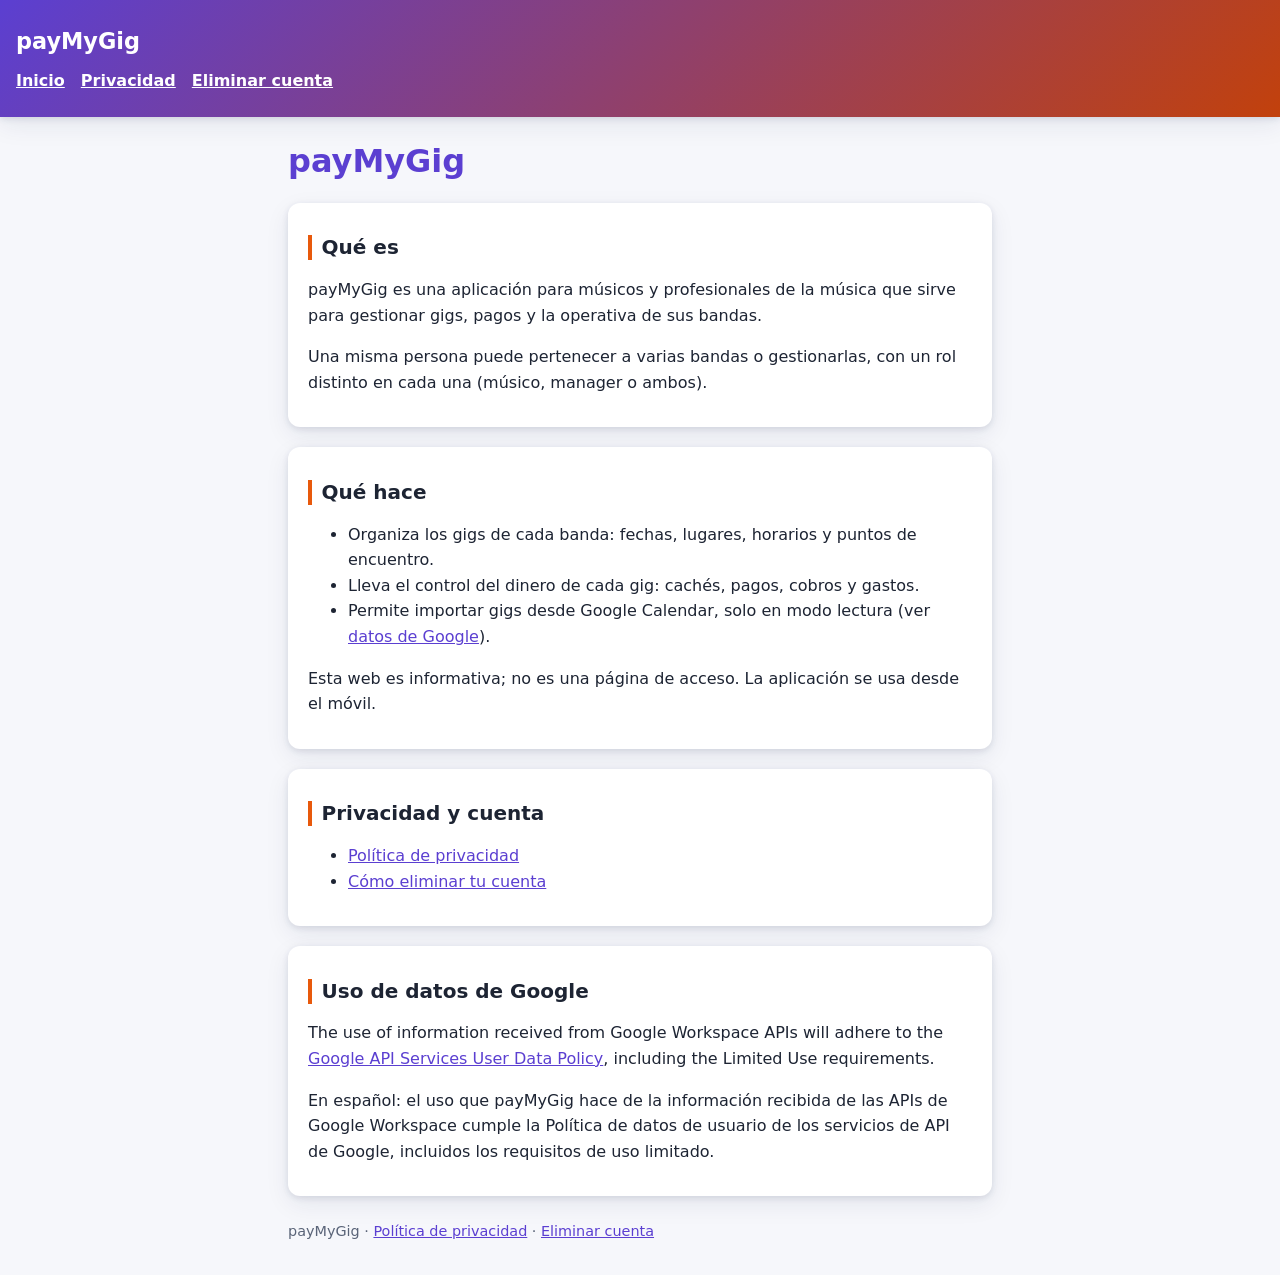
==== index.html @ 441ad18b "Web pública inicial: inicio, privacidad y eliminación de cuenta HTML y CSS estáticos sin build ni Ja" ====
<!doctype html>
<html lang="es">
<head>
<meta charset="utf-8">
<meta name="viewport" content="width=device-width, initial-scale=1">
<title>payMyGig — gigs, pagos y bandas para músicos</title>
<meta name="description" content="payMyGig ayuda a músicos y managers a gestionar gigs, pagos y la operativa de sus bandas.">
<link rel="stylesheet" href="styles.css">
</head>
<body>
<header><p>payMyGig</p>
<nav aria-label="Principal"><a href="index.html">Inicio</a><a href="privacidad.html">Privacidad</a><a href="eliminar-cuenta.html">Eliminar cuenta</a></nav></header>
<main>
<h1>payMyGig</h1>
<section>
<h2>Qué es</h2>
<p>payMyGig es una aplicación para músicos y profesionales de la música que sirve para gestionar gigs, pagos y la operativa de sus bandas.</p>
<p>Una misma persona puede pertenecer a varias bandas o gestionarlas, con un rol distinto en cada una (músico, manager o ambos).</p>
</section>
<section>
<h2>Qué hace</h2>
<ul>
<li>Organiza los gigs de cada banda: fechas, lugares, horarios y puntos de encuentro.</li>
<li>Lleva el control del dinero de cada gig: cachés, pagos, cobros y gastos.</li>
<li>Permite importar gigs desde Google Calendar, solo en modo lectura (ver <a href="privacidad.html#google">datos de Google</a>).</li>
</ul>
<p>Esta web es informativa; no es una página de acceso. La aplicación se usa desde el móvil.</p>
</section>
<section>
<h2>Privacidad y cuenta</h2>
<ul>
<li><a href="privacidad.html">Política de privacidad</a></li>
<li><a href="eliminar-cuenta.html">Cómo eliminar tu cuenta</a></li>
</ul>
</section>
<section id="limited-use">
<h2>Uso de datos de Google</h2>
<p>The use of information received from Google Workspace APIs will adhere to the <a href="https://developers.google.com/terms/api-services-user-data-policy">Google API Services User Data Policy</a>, including the Limited Use requirements.</p>
<p>En español: el uso que payMyGig hace de la información recibida de las APIs de Google Workspace cumple la Política de datos de usuario de los servicios de API de Google, incluidos los requisitos de uso limitado.</p>
</section>
</main>
<footer><p>payMyGig · <a href="privacidad.html">Política de privacidad</a> · <a href="eliminar-cuenta.html">Eliminar cuenta</a></p></footer>
</body>
</html>
---- styles.css ----
:root{--bg:#f6f7fb;--card:#fff;--text:#1d2433;--muted:#5a6478;--accent:#5b3fd1;--accent2:#e8590c;--warn-bg:#fff3cd;--warn-text:#664d03;--shadow:0 2px 6px rgba(30,40,80,.12),0 8px 24px rgba(30,40,80,.08)}
@media(prefers-color-scheme:dark){:root{--bg:#12141c;--card:#1c2030;--text:#e8eaf2;--muted:#a4abc0;--accent:#a99bff;--accent2:#ff9a5c;--warn-bg:#3a3012;--warn-text:#ffe69c;--shadow:0 2px 6px rgba(0,0,0,.5),0 8px 24px rgba(0,0,0,.35)}}
*{box-sizing:border-box}
body{margin:0;background:var(--bg);color:var(--text);font:1rem/1.6 system-ui,-apple-system,"Segoe UI",Roboto,sans-serif}
header{background:linear-gradient(135deg,#5b3fd1,#c2410c);color:#fff;padding:1.5rem 1rem;box-shadow:var(--shadow)}
header p{margin:0;font-size:1.4rem;font-weight:700}
nav{margin-top:.5rem;display:flex;flex-wrap:wrap;gap:1rem}
nav a{color:#fff;font-weight:600}
main{max-width:46rem;margin:1.5rem auto;padding:0 1rem}
section,.banner{background:var(--card);border-radius:12px;box-shadow:var(--shadow);padding:1rem 1.25rem;margin-bottom:1.25rem}
.banner{background:var(--warn-bg);color:var(--warn-text);font-weight:600}
h1,h2{line-height:1.25}
h1{color:var(--accent)}
h2{border-left:4px solid var(--accent2);padding-left:.6rem;font-size:1.25rem}
a{color:var(--accent)}
a:focus-visible{outline:3px solid var(--accent2);outline-offset:2px}
mark{background:var(--warn-bg);color:var(--warn-text);padding:0 .25rem;border-radius:4px}
footer{max-width:46rem;margin:0 auto 2rem;padding:0 1rem;color:var(--muted);font-size:.9rem}
footer a{color:var(--accent)}
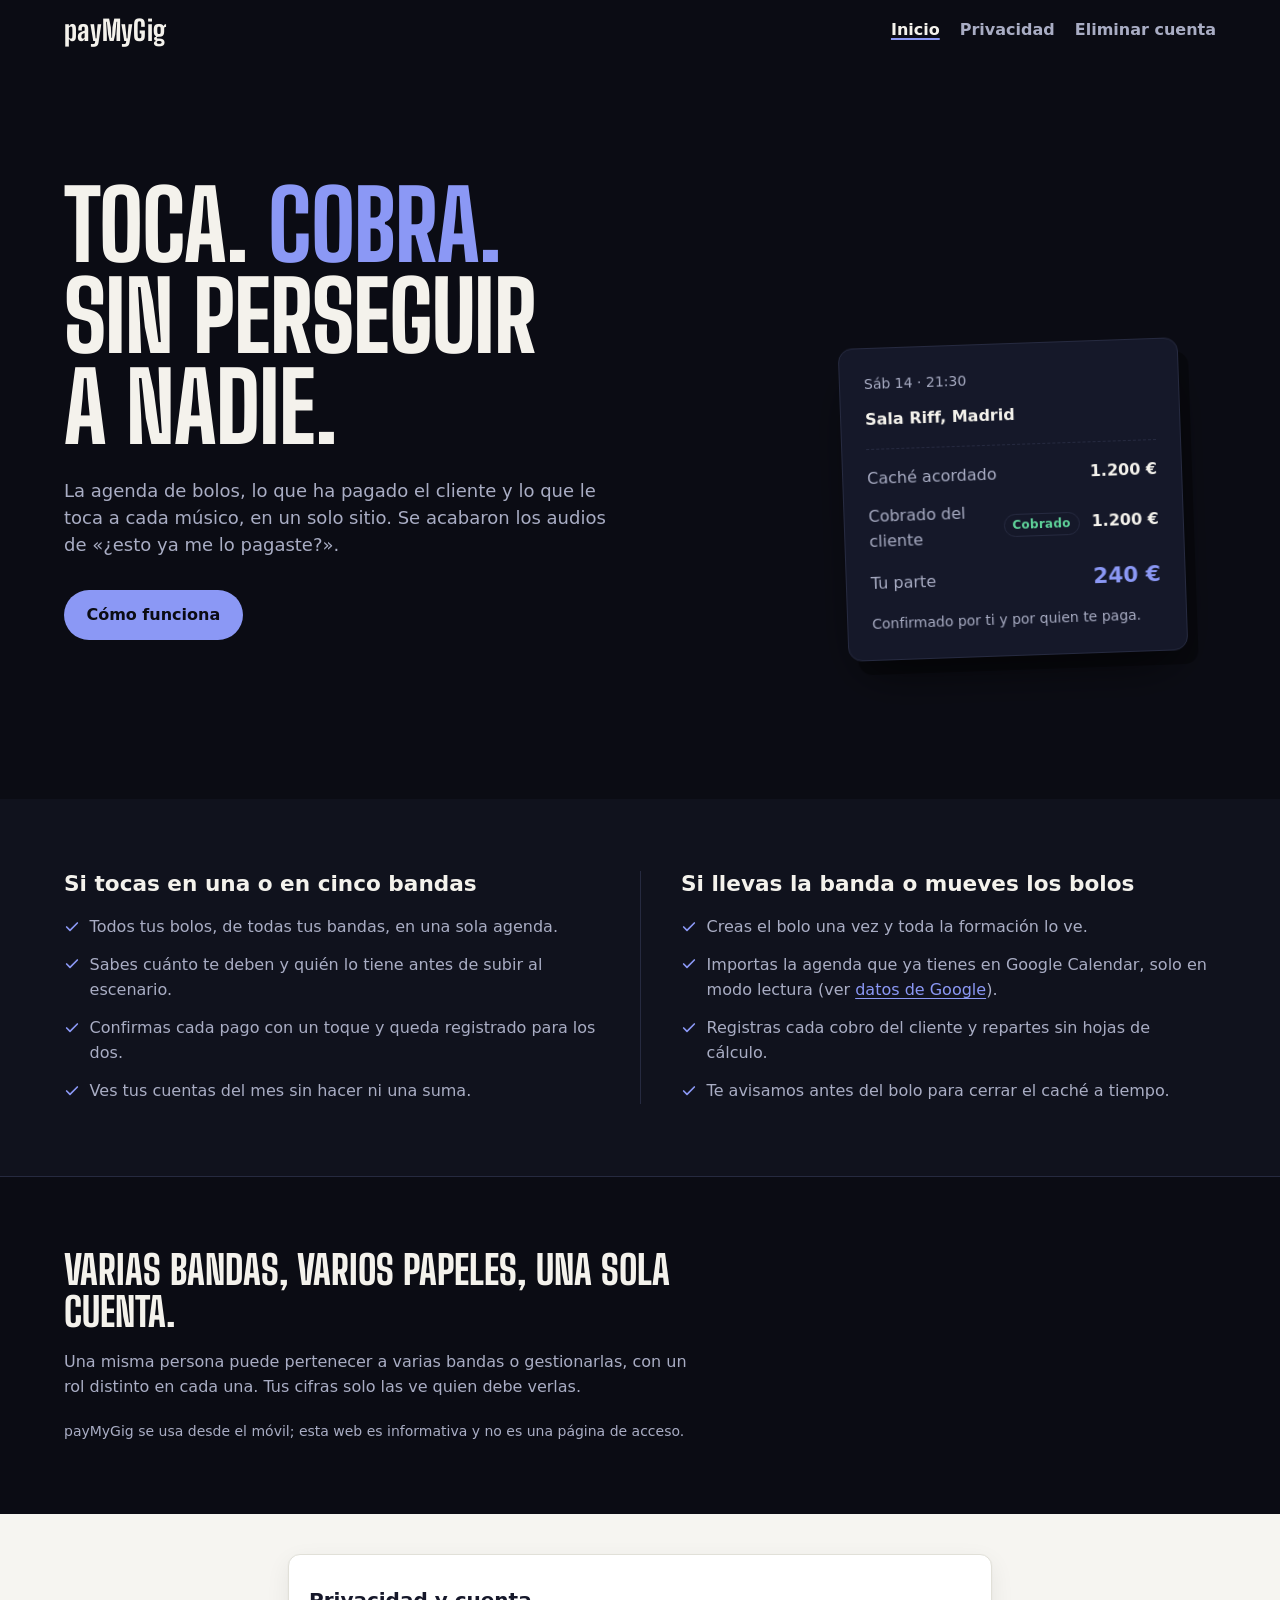
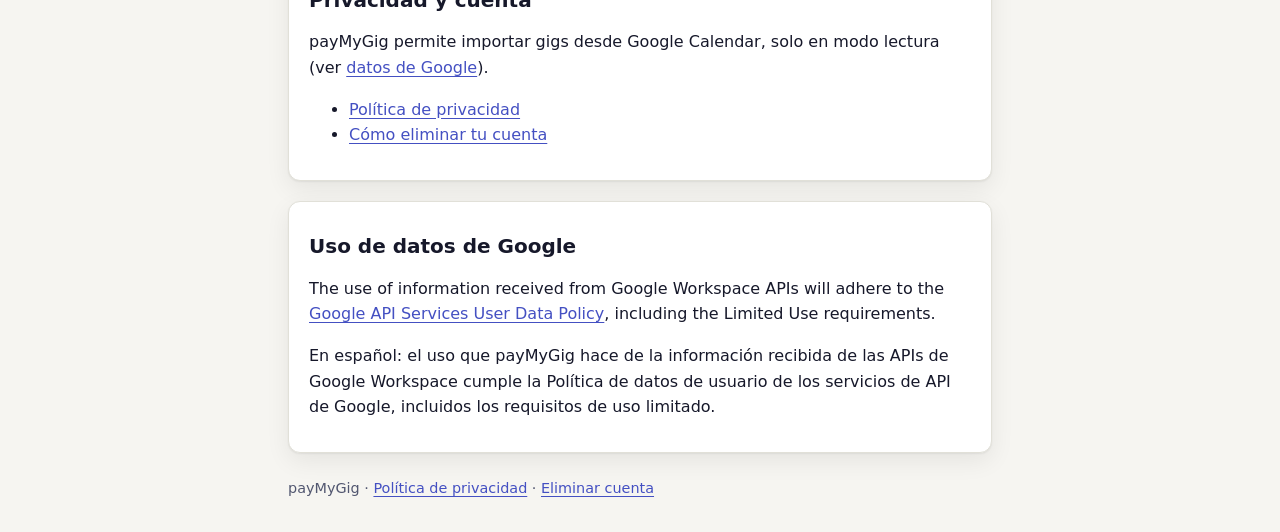
==== commit d7faaf9c: "Rediseño de la portada: escenario nocturno y textos para músicos y gestores Hero oscuro con titular " ====
--- a/index.html
+++ b/index.html
@@ -3,31 +3,60 @@
 <head>
 <meta charset="utf-8">
 <meta name="viewport" content="width=device-width, initial-scale=1">
-<title>payMyGig — gigs, pagos y bandas para músicos</title>
-<meta name="description" content="payMyGig ayuda a músicos y managers a gestionar gigs, pagos y la operativa de sus bandas.">
+<title>payMyGig — Toca, cobra y sin perseguir a nadie</title>
+<meta name="description" content="Agenda de bolos, cobros del cliente y reparto entre músicos en un solo sitio. Para músicos y para quien lleva la banda.">
+<meta name="theme-color" content="#0B0C14">
 <link rel="stylesheet" href="styles.css">
 </head>
-<body>
+<body class="home">
 <header><p>payMyGig</p>
-<nav aria-label="Principal"><a href="index.html">Inicio</a><a href="privacidad.html">Privacidad</a><a href="eliminar-cuenta.html">Eliminar cuenta</a></nav></header>
+<nav aria-label="Principal"><a href="index.html" aria-current="page">Inicio</a><a href="privacidad.html">Privacidad</a><a href="eliminar-cuenta.html">Eliminar cuenta</a></nav></header>
 <main>
-<h1>payMyGig</h1>
-<section>
-<h2>Qué es</h2>
-<p>payMyGig es una aplicación para músicos y profesionales de la música que sirve para gestionar gigs, pagos y la operativa de sus bandas.</p>
-<p>Una misma persona puede pertenecer a varias bandas o gestionarlas, con un rol distinto en cada una (músico, manager o ambos).</p>
+<section class="stage hero">
+<div class="hero-copy">
+<h1>Toca. <span class="accent">Cobra.</span><br>Sin perseguir<br>a nadie.</h1>
+<p class="subline">La agenda de bolos, lo que ha pagado el cliente y lo que le toca a cada músico, en un solo sitio. Se acabaron los audios de «¿esto ya me lo pagaste?».</p>
+<p><a class="button" href="#para-quien">Cómo funciona</a></p>
+</div>
+<figure class="ticket" aria-label="Ejemplo de un bolo en payMyGig">
+<p class="small">Sáb 14 · 21:30</p>
+<p class="venue">Sala Riff, Madrid</p>
+<hr>
+<p class="row"><span>Caché acordado</span><span class="amount">1.200 €</span></p>
+<p class="row"><span>Cobrado del cliente</span><span class="amount"><span class="pill">Cobrado</span> 1.200 €</span></p>
+<p class="row"><span>Tu parte</span><span class="amount share">240 €</span></p>
+<p class="small">Confirmado por ti y por quien te paga.</p>
+</figure>
 </section>
-<section>
-<h2>Qué hace</h2>
-<ul>
-<li>Organiza los gigs de cada banda: fechas, lugares, horarios y puntos de encuentro.</li>
-<li>Lleva el control del dinero de cada gig: cachés, pagos, cobros y gastos.</li>
-<li>Permite importar gigs desde Google Calendar, solo en modo lectura (ver <a href="privacidad.html#google">datos de Google</a>).</li>
+<section id="para-quien" class="stage audiences">
+<div>
+<h2>Si tocas en una o en cinco bandas</h2>
+<ul class="checks">
+<li><svg viewBox="0 0 24 24" width="16" height="16" aria-hidden="true" focusable="false"><path d="M20 6 9 17l-5-5"/></svg>Todos tus bolos, de todas tus bandas, en una sola agenda.</li>
+<li><svg viewBox="0 0 24 24" width="16" height="16" aria-hidden="true" focusable="false"><path d="M20 6 9 17l-5-5"/></svg>Sabes cuánto te deben y quién lo tiene antes de subir al escenario.</li>
+<li><svg viewBox="0 0 24 24" width="16" height="16" aria-hidden="true" focusable="false"><path d="M20 6 9 17l-5-5"/></svg>Confirmas cada pago con un toque y queda registrado para los dos.</li>
+<li><svg viewBox="0 0 24 24" width="16" height="16" aria-hidden="true" focusable="false"><path d="M20 6 9 17l-5-5"/></svg>Ves tus cuentas del mes sin hacer ni una suma.</li>
 </ul>
-<p>Esta web es informativa; no es una página de acceso. La aplicación se usa desde el móvil.</p>
+</div>
+<div>
+<h2>Si llevas la banda o mueves los bolos</h2>
+<ul class="checks">
+<li><svg viewBox="0 0 24 24" width="16" height="16" aria-hidden="true" focusable="false"><path d="M20 6 9 17l-5-5"/></svg>Creas el bolo una vez y toda la formación lo ve.</li>
+<li><svg viewBox="0 0 24 24" width="16" height="16" aria-hidden="true" focusable="false"><path d="M20 6 9 17l-5-5"/></svg>Importas la agenda que ya tienes en Google Calendar, solo en modo lectura (ver <a href="privacidad.html#google">datos de Google</a>).</li>
+<li><svg viewBox="0 0 24 24" width="16" height="16" aria-hidden="true" focusable="false"><path d="M20 6 9 17l-5-5"/></svg>Registras cada cobro del cliente y repartes sin hojas de cálculo.</li>
+<li><svg viewBox="0 0 24 24" width="16" height="16" aria-hidden="true" focusable="false"><path d="M20 6 9 17l-5-5"/></svg>Te avisamos antes del bolo para cerrar el caché a tiempo.</li>
+</ul>
+</div>
 </section>
+<section class="stage band">
+<h2>Varias bandas, varios papeles, una sola cuenta.</h2>
+<p>Una misma persona puede pertenecer a varias bandas o gestionarlas, con un rol distinto en cada una. Tus cifras solo las ve quien debe verlas.</p>
+<p class="small">payMyGig se usa desde el móvil; esta web es informativa y no es una página de acceso.</p>
+</section>
+<div class="lower">
 <section>
 <h2>Privacidad y cuenta</h2>
+<p>payMyGig permite importar gigs desde Google Calendar, solo en modo lectura (ver <a href="privacidad.html#google">datos de Google</a>).</p>
 <ul>
 <li><a href="privacidad.html">Política de privacidad</a></li>
 <li><a href="eliminar-cuenta.html">Cómo eliminar tu cuenta</a></li>
@@ -38,6 +67,7 @@
 <p>The use of information received from Google Workspace APIs will adhere to the <a href="https://developers.google.com/terms/api-services-user-data-policy">Google API Services User Data Policy</a>, including the Limited Use requirements.</p>
 <p>En español: el uso que payMyGig hace de la información recibida de las APIs de Google Workspace cumple la Política de datos de usuario de los servicios de API de Google, incluidos los requisitos de uso limitado.</p>
 </section>
+</div>
 </main>
 <footer><p>payMyGig · <a href="privacidad.html">Política de privacidad</a> · <a href="eliminar-cuenta.html">Eliminar cuenta</a></p></footer>
 </body>
--- a/styles.css
+++ b/styles.css
@@ -1,19 +1,90 @@
-:root{--bg:#f6f7fb;--card:#fff;--text:#1d2433;--muted:#5a6478;--accent:#5b3fd1;--accent2:#e8590c;--warn-bg:#fff3cd;--warn-text:#664d03;--shadow:0 2px 6px rgba(30,40,80,.12),0 8px 24px rgba(30,40,80,.08)}
-@media(prefers-color-scheme:dark){:root{--bg:#12141c;--card:#1c2030;--text:#e8eaf2;--muted:#a4abc0;--accent:#a99bff;--accent2:#ff9a5c;--warn-bg:#3a3012;--warn-text:#ffe69c;--shadow:0 2px 6px rgba(0,0,0,.5),0 8px 24px rgba(0,0,0,.35)}}
+/* Big Shoulders Display ExtraBold, self-hosted (SIL OFL, see fonts/OFL.txt). */
+@font-face{font-family:"Big Shoulders Display";font-style:normal;font-weight:800;font-display:swap;src:url(fonts/big-shoulders-display-800-latin-ext.woff2) format("woff2");unicode-range:U+0100-02BA,U+02BD-02C5,U+02C7-02CC,U+02CE-02D7,U+02DD-02FF,U+0304,U+0308,U+0329,U+1D00-1DBF,U+1E00-1E9F,U+1EF2-1EFF,U+2020,U+20A0-20AB,U+20AD-20C4,U+2113,U+2C60-2C7F,U+A720-A7FF}
+@font-face{font-family:"Big Shoulders Display";font-style:normal;font-weight:800;font-display:swap;src:url(fonts/big-shoulders-display-800-latin.woff2) format("woff2");unicode-range:U+0000-00FF,U+0131,U+0152-0153,U+02BB-02BC,U+02C6,U+02DA,U+02DC,U+0304,U+0308,U+0329,U+2000-206F,U+20AC,U+2122,U+2191,U+2193,U+2212,U+2215,U+FEFF,U+FFFD}
+
+:root{
+  /* Night stage: always dark, same palette as the app's login screen. */
+  --stage-bg:#0B0C14;--stage-lift:#10121D;--stage-surface:#151829;--stage-border:#262A40;
+  --stage-text:#F4F2EC;--stage-muted:#A9ADC4;--stage-accent:#8B98F5;--stage-success:#5FD39A;
+  /* Readable pages: light by default, dark below. */
+  --bg:#F6F5F1;--card:#FFFFFF;--text:#16182A;--muted:#525770;--accent:#4450C2;--line:#E1E0D8;
+  --warn-bg:#FFF3CD;--warn-text:#664D03;
+  --shadow:0 1px 2px rgba(11,12,20,.06),0 8px 24px rgba(11,12,20,.07);
+  --display:"Big Shoulders Display",system-ui,sans-serif;
+  --ring:var(--accent);
+}
+@media(prefers-color-scheme:dark){:root{
+  --bg:#10121D;--card:#151829;--text:#F4F2EC;--muted:#A9ADC4;--accent:#8B98F5;--line:#262A40;
+  --warn-bg:#3A3012;--warn-text:#FFE69C;--shadow:0 1px 2px rgba(0,0,0,.4),0 8px 24px rgba(0,0,0,.3);
+}}
+
 *{box-sizing:border-box}
-body{margin:0;background:var(--bg);color:var(--text);font:1rem/1.6 system-ui,-apple-system,"Segoe UI",Roboto,sans-serif}
-header{background:linear-gradient(135deg,#5b3fd1,#c2410c);color:#fff;padding:1.5rem 1rem;box-shadow:var(--shadow)}
-header p{margin:0;font-size:1.4rem;font-weight:700}
-nav{margin-top:.5rem;display:flex;flex-wrap:wrap;gap:1rem}
-nav a{color:#fff;font-weight:600}
-main{max-width:46rem;margin:1.5rem auto;padding:0 1rem}
-section,.banner{background:var(--card);border-radius:12px;box-shadow:var(--shadow);padding:1rem 1.25rem;margin-bottom:1.25rem}
-.banner{background:var(--warn-bg);color:var(--warn-text);font-weight:600}
+body{margin:0;background:var(--bg);color:var(--text);caret-color:var(--accent);font:1rem/1.6 system-ui,-apple-system,"Segoe UI",Roboto,sans-serif;overflow-wrap:break-word}
+::selection{background:var(--stage-accent);color:var(--stage-bg)}
+a{color:var(--accent);text-underline-offset:.2em}
+:focus-visible{outline:2px solid var(--ring);outline-offset:3px;border-radius:2px}
 h1,h2{line-height:1.25}
-h1{color:var(--accent)}
-h2{border-left:4px solid var(--accent2);padding-left:.6rem;font-size:1.25rem}
-a{color:var(--accent)}
-a:focus-visible{outline:3px solid var(--accent2);outline-offset:2px}
+h2{font-size:1.25rem}
+
+/* Shared dark header */
+header{background:var(--stage-bg);color:var(--stage-text);border-bottom:1px solid var(--stage-border);padding:1rem max(clamp(1rem,4vw,3.5rem),calc((100% - 72rem)/2));display:flex;flex-wrap:wrap;align-items:center;justify-content:space-between;gap:.5rem 1.5rem;--ring:var(--stage-accent)}
+header p{margin:0;font:800 1.75rem/1 var(--display);letter-spacing:.01em}
+nav{display:flex;flex-wrap:wrap;gap:.25rem 1.25rem}
+nav a{color:var(--stage-muted);text-decoration:none;font-weight:600}
+nav a:hover,nav a[aria-current]{color:var(--stage-text)}
+nav a[aria-current]{text-decoration:underline;text-decoration-color:var(--stage-accent);text-decoration-thickness:2px}
+
+/* Readable pages (privacidad, eliminar-cuenta) and the lower part of the home page */
+main,.lower{max-width:46rem;margin:1.5rem auto;padding:0 1rem}
+section,.banner{background:var(--card);border:1px solid var(--line);border-radius:12px;box-shadow:var(--shadow);padding:1rem 1.25rem;margin-bottom:1.25rem}
+.banner{background:var(--warn-bg);color:var(--warn-text);border-color:transparent;font-weight:600}
 mark{background:var(--warn-bg);color:var(--warn-text);padding:0 .25rem;border-radius:4px}
 footer{max-width:46rem;margin:0 auto 2rem;padding:0 1rem;color:var(--muted);font-size:.9rem}
-footer a{color:var(--accent)}
+
+/* Home: full-bleed night stage */
+.home header{border-bottom-color:transparent}
+.home main{max-width:none;margin:0;padding:0}
+.stage{background:var(--stage-bg);color:var(--stage-text);border:0;border-radius:0;box-shadow:none;margin:0;padding:clamp(2.5rem,6vw,4.5rem) max(clamp(1rem,4vw,3.5rem),calc((100% - 72rem)/2));--ring:var(--stage-accent)}
+.stage a{color:var(--stage-accent)}
+.stage ::selection{background:var(--stage-accent);color:var(--stage-bg)}
+.stage h2{margin:0 0 1rem;font-size:1.35rem}
+.small{margin:0;color:var(--stage-muted);font-size:.875rem}
+
+.hero{display:grid;gap:3rem;align-items:end;align-content:center;padding-top:clamp(1.5rem,4vw,3rem)}
+.hero h1{margin:0 0 1.5rem;font:800 clamp(3rem,8vw,6rem)/.95 var(--display);text-transform:uppercase;letter-spacing:-.01em}
+.accent{color:var(--stage-accent)}
+.subline{margin:0 0 2rem;max-width:35rem;color:var(--stage-muted);font-size:1.125rem;line-height:1.5}
+.stage .button{display:inline-block;background:var(--stage-accent);color:var(--stage-bg);font-weight:700;text-decoration:none;padding:.75rem 1.4rem;border-radius:999px}
+.stage .button:hover{background:var(--stage-text)}
+
+.ticket{margin:0;width:min(21.25rem,100%);background:var(--stage-surface);border:1px solid var(--stage-border);border-radius:14px;padding:1.5rem;display:grid;gap:.75rem;font-variant-numeric:tabular-nums;box-shadow:10px 14px 0 rgba(0,0,0,.35),0 24px 48px -16px rgba(0,0,0,.7)}
+.ticket p{margin:0}
+.ticket hr{margin:.25rem 0;border:0;border-top:1px dashed var(--stage-border)}
+.venue{font-weight:700}
+.row{display:flex;justify-content:space-between;align-items:center;gap:.75rem;color:var(--stage-muted)}
+.amount{color:var(--stage-text);font-weight:700;white-space:nowrap}
+.share{color:var(--stage-accent);font-size:1.35rem}
+.pill{display:inline-block;margin-right:.4rem;padding:.05rem .5rem;border:1px solid var(--stage-border);border-radius:999px;color:var(--stage-success);font-size:.75rem;font-weight:700;letter-spacing:.02em}
+
+.audiences{background:var(--stage-lift);display:grid;gap:2.5rem}
+.checks{list-style:none;margin:0;padding:0;display:grid;gap:.75rem}
+.checks li{position:relative;padding-left:1.6rem;color:var(--stage-muted)}
+.checks svg{position:absolute;left:0;top:.3rem;fill:none;stroke:var(--stage-accent);stroke-width:2.5;stroke-linecap:round;stroke-linejoin:round}
+
+.band{border-top:1px solid var(--stage-border)}
+.band h2{font:800 clamp(1.75rem,4vw,2.5rem)/1.05 var(--display);text-transform:uppercase;max-width:40rem}
+.band p{max-width:40rem;color:var(--stage-muted)}
+.band p.small{margin-top:1.25rem}
+.lower{margin-top:2.5rem}
+
+@media(min-width:60rem){
+  .hero{grid-template-columns:minmax(0,1fr) auto;min-height:82vh}
+  .ticket{transform:rotate(-2deg)}
+  .audiences{grid-template-columns:1fr 1fr;gap:0}
+  .audiences>div{padding-right:2.5rem}
+  .audiences>div+div{padding:0 0 0 2.5rem;border-left:1px solid var(--stage-border)}
+}
+@media(prefers-reduced-motion:no-preference){
+  .hero>*{animation:rise .6s ease-out both}
+  @keyframes rise{from{opacity:0;transform:translateY(12px)}}
+}
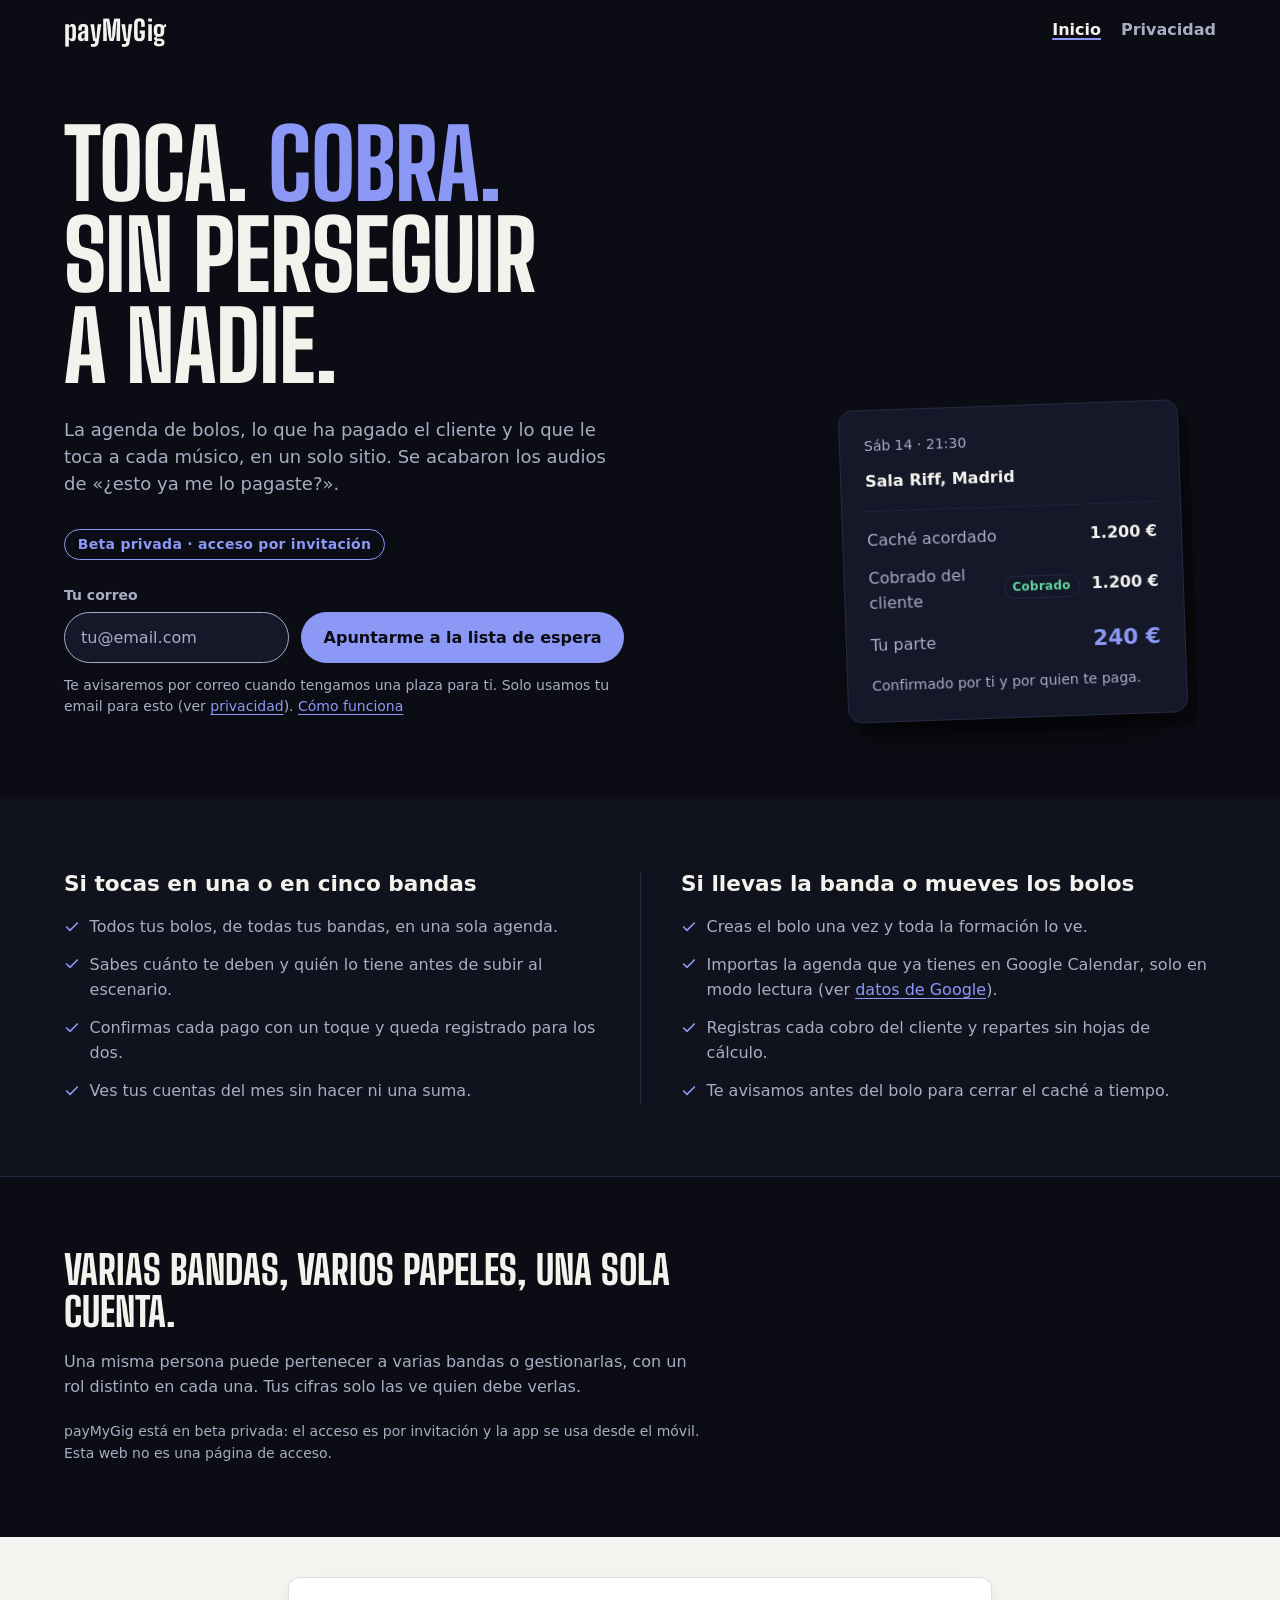
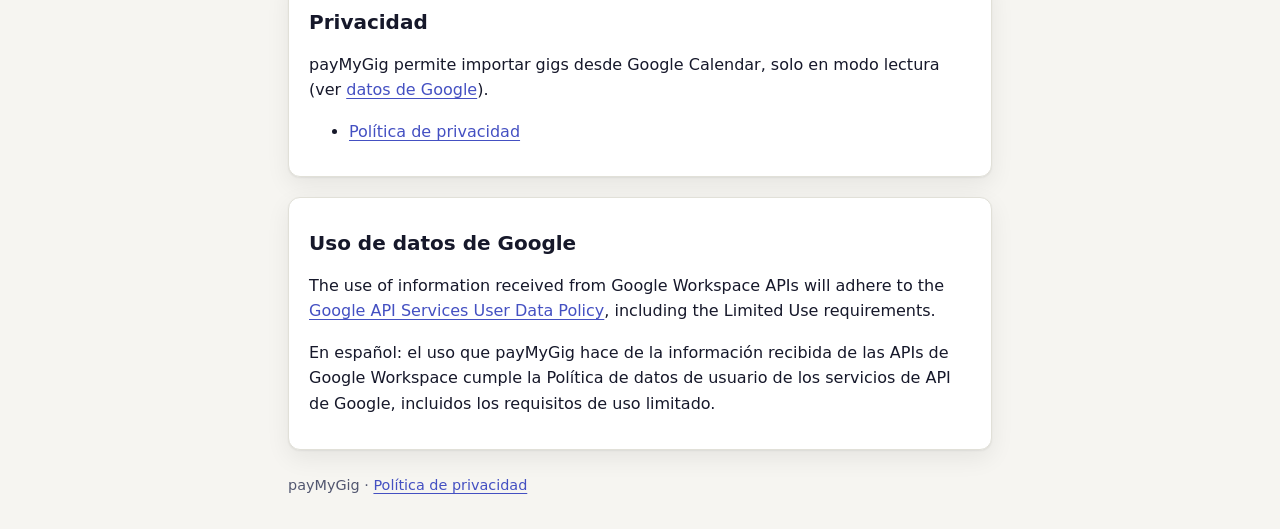
==== commit a7bb578b: "Beta privada con lista de espera y sin enlaces a eliminar cuenta Aviso de beta por invitación, formu" ====
--- a/index.html
+++ b/index.html
@@ -10,13 +10,24 @@
 </head>
 <body class="home">
 <header><p>payMyGig</p>
-<nav aria-label="Principal"><a href="index.html" aria-current="page">Inicio</a><a href="privacidad.html">Privacidad</a><a href="eliminar-cuenta.html">Eliminar cuenta</a></nav></header>
+<nav aria-label="Principal"><a href="index.html" aria-current="page">Inicio</a><a href="privacidad.html">Privacidad</a></nav></header>
 <main>
 <section class="stage hero">
 <div class="hero-copy">
 <h1>Toca. <span class="accent">Cobra.</span><br>Sin perseguir<br>a nadie.</h1>
 <p class="subline">La agenda de bolos, lo que ha pagado el cliente y lo que le toca a cada músico, en un solo sitio. Se acabaron los audios de «¿esto ya me lo pagaste?».</p>
-<p><a class="button" href="#para-quien">Cómo funciona</a></p>
+<p class="badge">Beta privada · acceso por invitación</p>
+<div id="lista" class="waitlist">
+<form action="https://cmfkecnwxsofpkffnccp.supabase.co/functions/v1/waitlist-signup" method="post">
+<label for="email">Tu correo</label>
+<div class="field">
+<input id="email" type="email" name="email" required autocomplete="email" maxlength="254" placeholder="tu@email.com">
+<button class="button" type="submit">Apuntarme a la lista de espera</button>
+</div>
+<div class="hp" aria-hidden="true"><label>Web <input name="website" tabindex="-1" autocomplete="off"></label></div>
+</form>
+<p class="small">Te avisaremos por correo cuando tengamos una plaza para ti. Solo usamos tu email para esto (ver <a href="privacidad.html#lista-espera">privacidad</a>). <a href="#para-quien">Cómo funciona</a></p>
+</div>
 </div>
 <figure class="ticket" aria-label="Ejemplo de un bolo en payMyGig">
 <p class="small">Sáb 14 · 21:30</p>
@@ -51,15 +62,14 @@
 <section class="stage band">
 <h2>Varias bandas, varios papeles, una sola cuenta.</h2>
 <p>Una misma persona puede pertenecer a varias bandas o gestionarlas, con un rol distinto en cada una. Tus cifras solo las ve quien debe verlas.</p>
-<p class="small">payMyGig se usa desde el móvil; esta web es informativa y no es una página de acceso.</p>
+<p class="small">payMyGig está en beta privada: el acceso es por invitación y la app se usa desde el móvil. Esta web no es una página de acceso.</p>
 </section>
 <div class="lower">
 <section>
-<h2>Privacidad y cuenta</h2>
+<h2>Privacidad</h2>
 <p>payMyGig permite importar gigs desde Google Calendar, solo en modo lectura (ver <a href="privacidad.html#google">datos de Google</a>).</p>
 <ul>
 <li><a href="privacidad.html">Política de privacidad</a></li>
-<li><a href="eliminar-cuenta.html">Cómo eliminar tu cuenta</a></li>
 </ul>
 </section>
 <section id="limited-use">
@@ -69,6 +79,6 @@
 </section>
 </div>
 </main>
-<footer><p>payMyGig · <a href="privacidad.html">Política de privacidad</a> · <a href="eliminar-cuenta.html">Eliminar cuenta</a></p></footer>
+<footer><p>payMyGig · <a href="privacidad.html">Política de privacidad</a></p></footer>
 </body>
 </html>
--- a/styles.css
+++ b/styles.css
@@ -56,6 +56,16 @@
 .subline{margin:0 0 2rem;max-width:35rem;color:var(--stage-muted);font-size:1.125rem;line-height:1.5}
 .stage .button{display:inline-block;background:var(--stage-accent);color:var(--stage-bg);font-weight:700;text-decoration:none;padding:.75rem 1.4rem;border-radius:999px}
 .stage .button:hover{background:var(--stage-text)}
+.badge{display:inline-block;margin:0 0 1.5rem;padding:.2rem .8rem;border:1px solid var(--stage-accent);border-radius:999px;color:var(--stage-accent);font-size:.875rem;font-weight:700;letter-spacing:.02em}
+.waitlist{max-width:35rem}
+.waitlist form{margin:0 0 .75rem;position:relative}
+.waitlist label{display:block;margin-bottom:.35rem;font-size:.875rem;font-weight:600;color:var(--stage-muted)}
+.field{display:flex;flex-wrap:wrap;gap:.75rem}
+.field input{flex:1 1 14rem;min-width:0;padding:.75rem 1rem;background:var(--stage-surface);color:var(--stage-text);border:1px solid var(--stage-muted);border-radius:999px;font:inherit}
+.field input::placeholder{color:var(--stage-muted)}
+.field .button{border:0;cursor:pointer;font:inherit;font-weight:700}
+.hp{position:absolute;left:-9999px;width:1px;height:1px;overflow:hidden}
+.waitlist .small{line-height:1.5}
 
 .ticket{margin:0;width:min(21.25rem,100%);background:var(--stage-surface);border:1px solid var(--stage-border);border-radius:14px;padding:1.5rem;display:grid;gap:.75rem;font-variant-numeric:tabular-nums;box-shadow:10px 14px 0 rgba(0,0,0,.35),0 24px 48px -16px rgba(0,0,0,.7)}
 .ticket p{margin:0}
@@ -88,3 +98,6 @@
   .hero>*{animation:rise .6s ease-out both}
   @keyframes rise{from{opacity:0;transform:translateY(12px)}}
 }
+.result{min-height:60vh}
+.result h1{margin:0 0 1.5rem;font:800 clamp(2.25rem,6vw,4rem)/1 var(--display);text-transform:uppercase}
+.result p{max-width:40rem;color:var(--stage-muted)}
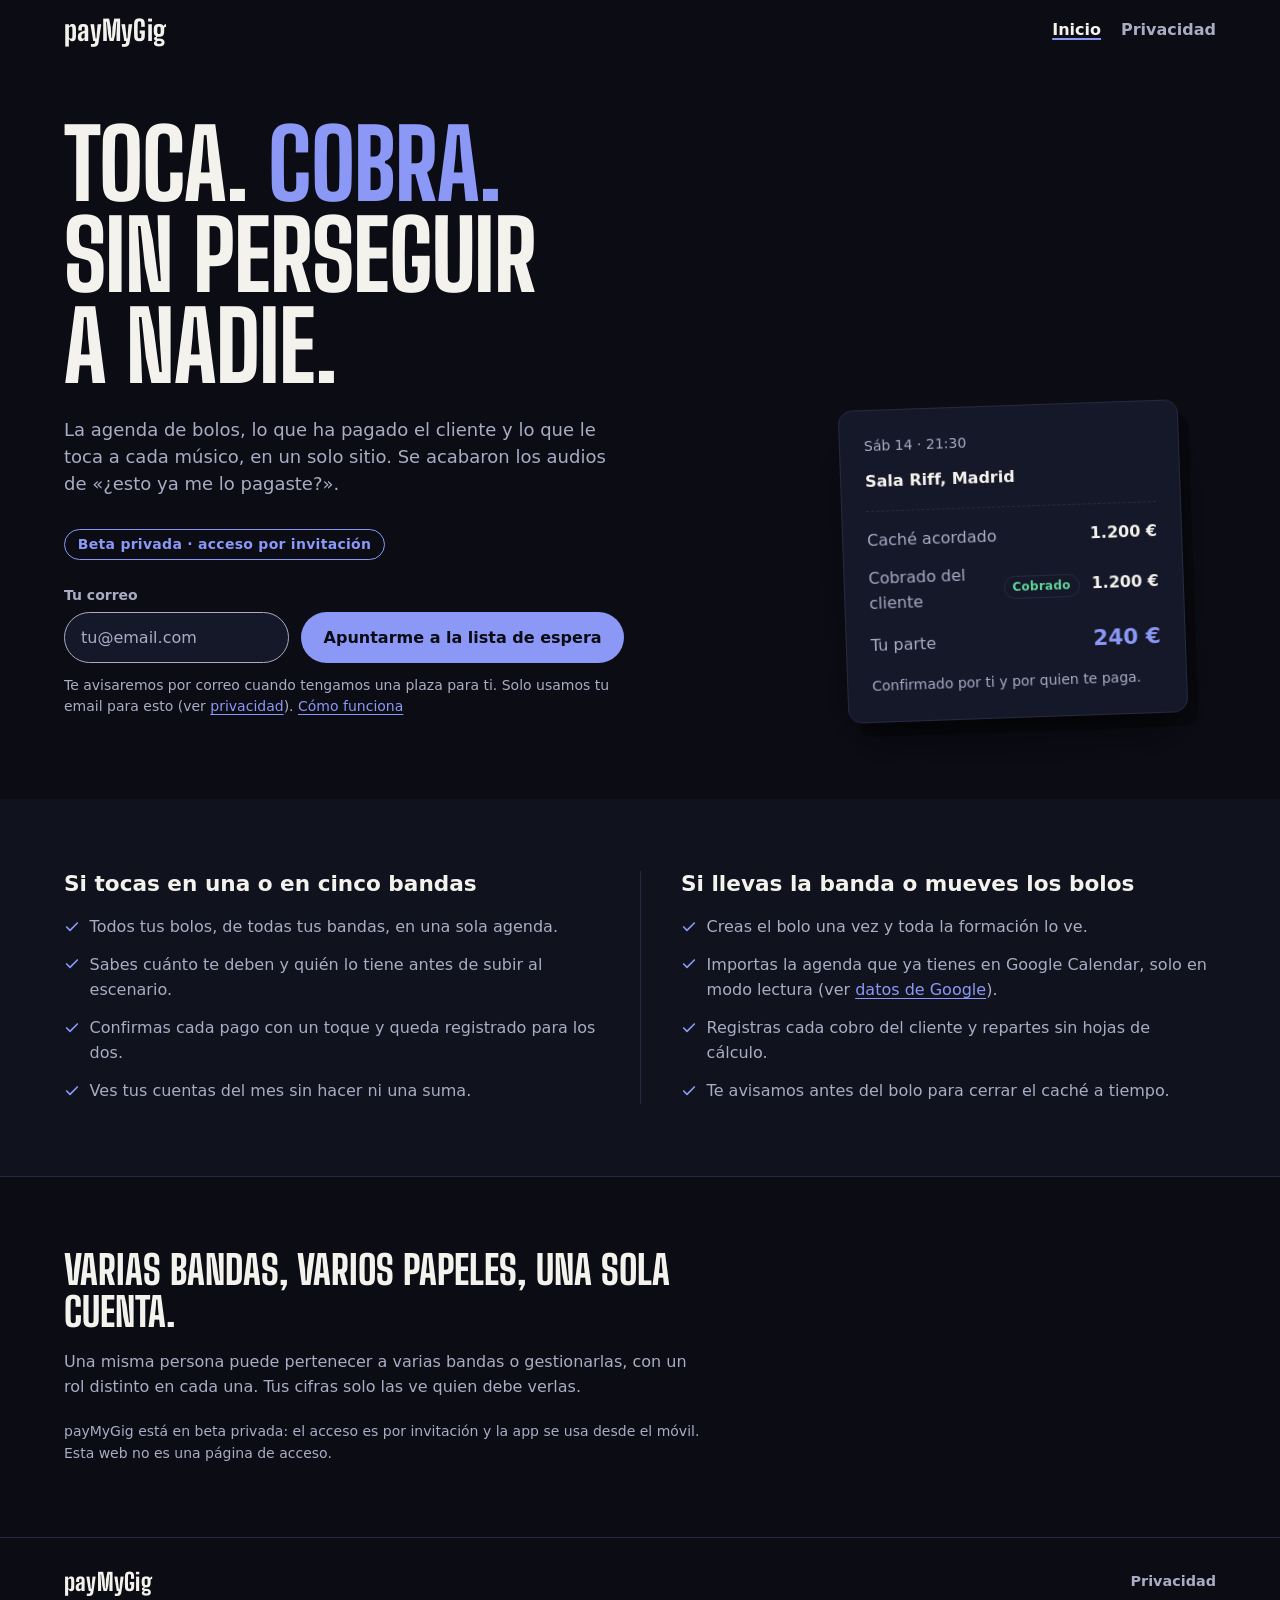
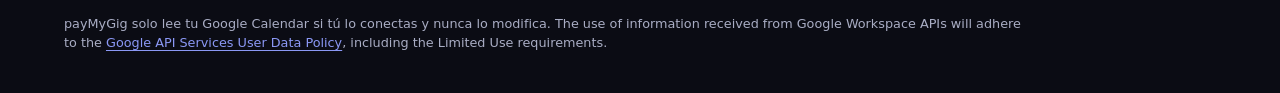
==== commit 5be24799: "Pie oscuro y compacto con el aviso de Google; fuera los bloques blancos de la portada Co-Authored-By" ====
--- a/index.html
+++ b/index.html
@@ -64,21 +64,7 @@
 <p>Una misma persona puede pertenecer a varias bandas o gestionarlas, con un rol distinto en cada una. Tus cifras solo las ve quien debe verlas.</p>
 <p class="small">payMyGig está en beta privada: el acceso es por invitación y la app se usa desde el móvil. Esta web no es una página de acceso.</p>
 </section>
-<div class="lower">
-<section>
-<h2>Privacidad</h2>
-<p>payMyGig permite importar gigs desde Google Calendar, solo en modo lectura (ver <a href="privacidad.html#google">datos de Google</a>).</p>
-<ul>
-<li><a href="privacidad.html">Política de privacidad</a></li>
-</ul>
-</section>
-<section id="limited-use">
-<h2>Uso de datos de Google</h2>
-<p>The use of information received from Google Workspace APIs will adhere to the <a href="https://developers.google.com/terms/api-services-user-data-policy">Google API Services User Data Policy</a>, including the Limited Use requirements.</p>
-<p>En español: el uso que payMyGig hace de la información recibida de las APIs de Google Workspace cumple la Política de datos de usuario de los servicios de API de Google, incluidos los requisitos de uso limitado.</p>
-</section>
-</div>
 </main>
-<footer><p>payMyGig · <a href="privacidad.html">Política de privacidad</a></p></footer>
+<footer class="site"><div class="foot-top"><p class="wordmark">payMyGig</p><nav aria-label="Pie"><a href="privacidad.html">Privacidad</a></nav></div><p id="limited-use" class="legal">payMyGig solo lee tu Google Calendar si tú lo conectas y nunca lo modifica. The use of information received from Google Workspace APIs will adhere to the <a href="https://developers.google.com/terms/api-services-user-data-policy">Google API Services User Data Policy</a>, including the Limited Use requirements.</p></footer>
 </body>
 </html>
--- a/styles.css
+++ b/styles.css
@@ -34,12 +34,18 @@
 nav a:hover,nav a[aria-current]{color:var(--stage-text)}
 nav a[aria-current]{text-decoration:underline;text-decoration-color:var(--stage-accent);text-decoration-thickness:2px}
 
-/* Readable pages (privacidad, eliminar-cuenta) and the lower part of the home page */
-main,.lower{max-width:46rem;margin:1.5rem auto;padding:0 1rem}
+/* Readable pages (privacidad, eliminar-cuenta) */
+main{max-width:46rem;margin:1.5rem auto;padding:0 1rem}
 section,.banner{background:var(--card);border:1px solid var(--line);border-radius:12px;box-shadow:var(--shadow);padding:1rem 1.25rem;margin-bottom:1.25rem}
 .banner{background:var(--warn-bg);color:var(--warn-text);border-color:transparent;font-weight:600}
 mark{background:var(--warn-bg);color:var(--warn-text);padding:0 .25rem;border-radius:4px}
-footer{max-width:46rem;margin:0 auto 2rem;padding:0 1rem;color:var(--muted);font-size:.9rem}
+footer.site{margin-top:3rem;background:var(--stage-bg);color:var(--stage-muted);border-top:1px solid var(--stage-border);padding:2rem max(clamp(1rem,4vw,3.5rem),calc((100% - 72rem)/2)) 2.5rem;display:grid;gap:1.25rem;font-size:.9rem;--ring:var(--stage-accent)}
+.home footer.site{margin-top:0}
+.foot-top{display:flex;flex-wrap:wrap;align-items:center;justify-content:space-between;gap:1rem}
+.foot-top .wordmark{margin:0;font:800 1.5rem/1 var(--display);letter-spacing:.01em;color:var(--stage-text)}
+.foot-top nav{margin:0}
+footer.site .legal{margin:0;max-width:60rem;font-size:.8rem;line-height:1.55}
+footer.site .legal a{color:var(--stage-accent)}
 
 /* Home: full-bleed night stage */
 .home header{border-bottom-color:transparent}
@@ -85,7 +91,6 @@
 .band h2{font:800 clamp(1.75rem,4vw,2.5rem)/1.05 var(--display);text-transform:uppercase;max-width:40rem}
 .band p{max-width:40rem;color:var(--stage-muted)}
 .band p.small{margin-top:1.25rem}
-.lower{margin-top:2.5rem}
 
 @media(min-width:60rem){
   .hero{grid-template-columns:minmax(0,1fr) auto;min-height:82vh}
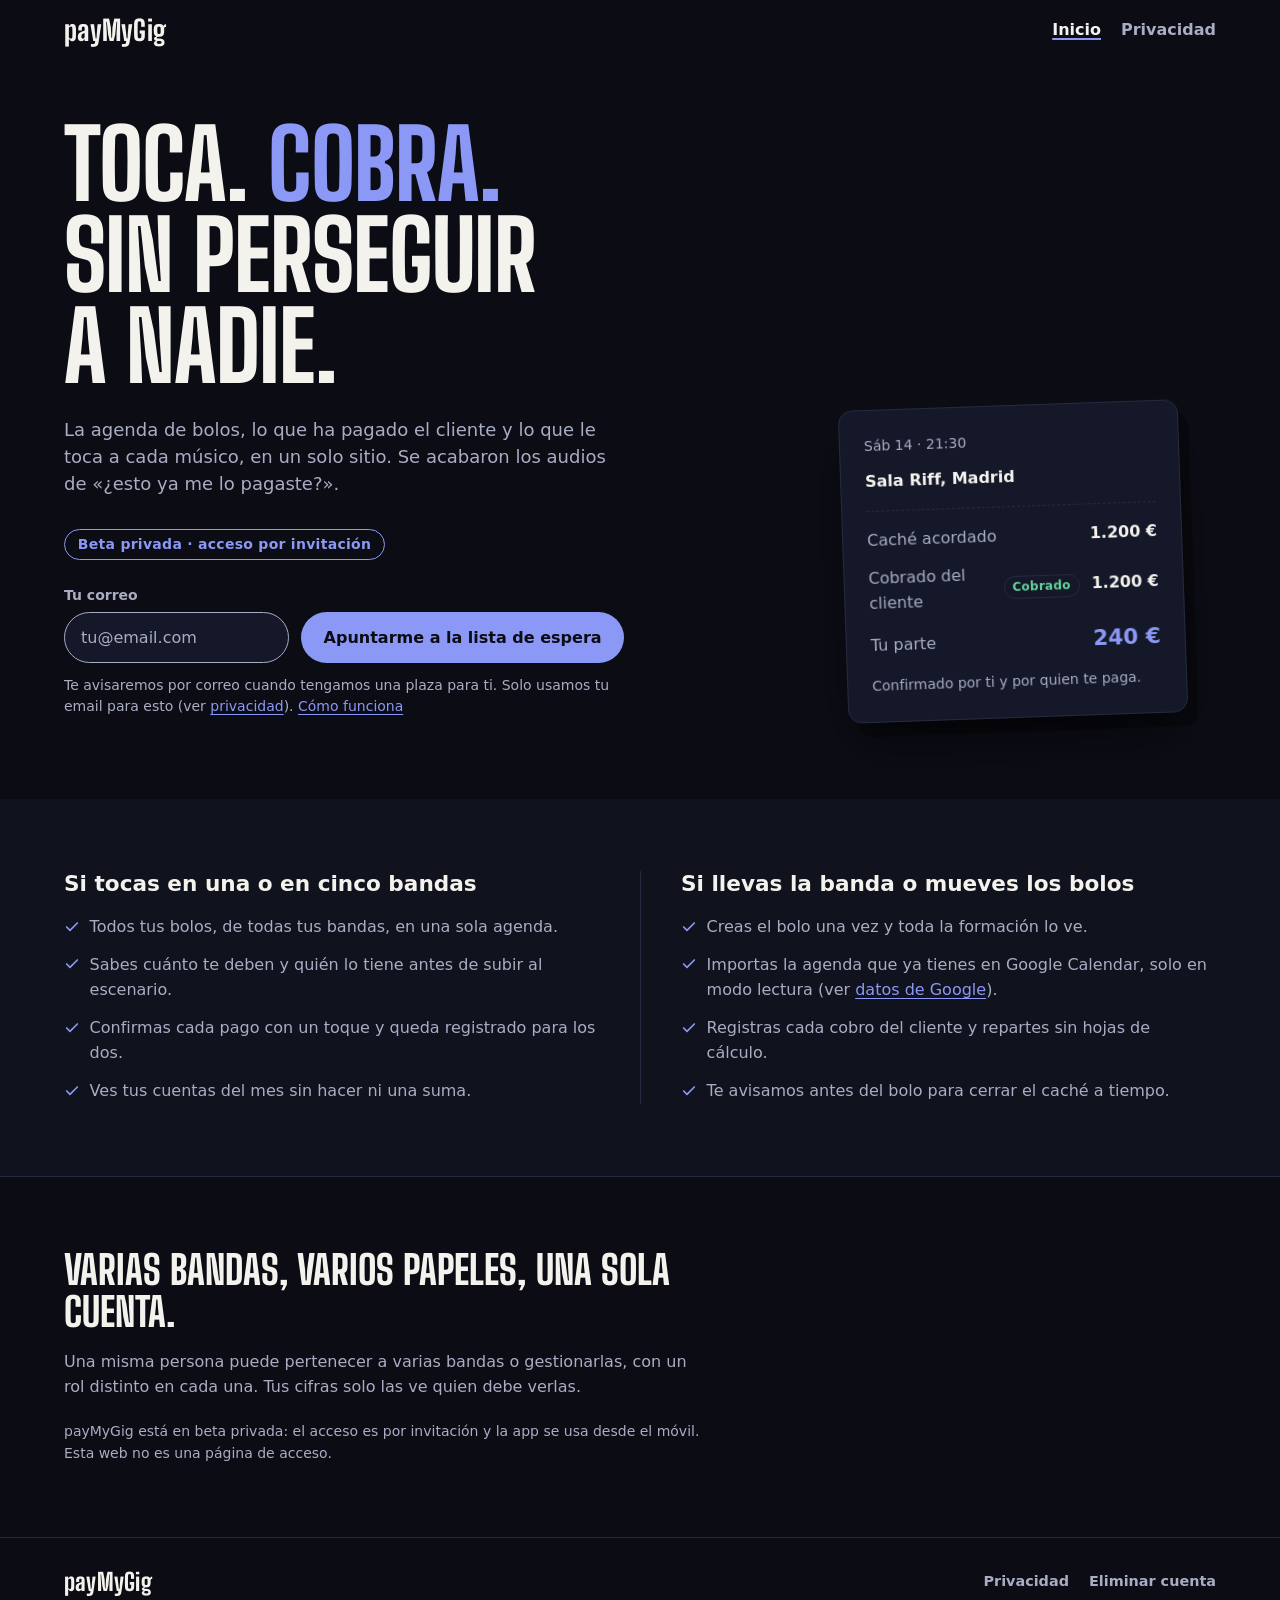
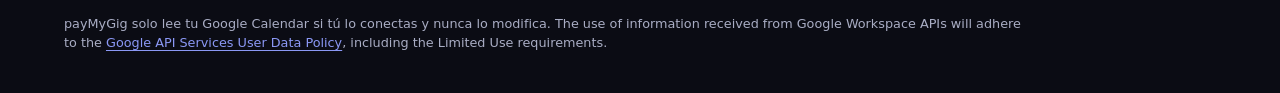
==== commit d2929211: "Enlazar Eliminar cuenta desde el pie y cerrar sus textos pendientes Co-Authored-By: Claude Sonnet 5." ====
--- a/index.html
+++ b/index.html
@@ -65,6 +65,6 @@
 <p class="small">payMyGig está en beta privada: el acceso es por invitación y la app se usa desde el móvil. Esta web no es una página de acceso.</p>
 </section>
 </main>
-<footer class="site"><div class="foot-top"><p class="wordmark">payMyGig</p><nav aria-label="Pie"><a href="privacidad.html">Privacidad</a></nav></div><p id="limited-use" class="legal">payMyGig solo lee tu Google Calendar si tú lo conectas y nunca lo modifica. The use of information received from Google Workspace APIs will adhere to the <a href="https://developers.google.com/terms/api-services-user-data-policy">Google API Services User Data Policy</a>, including the Limited Use requirements.</p></footer>
+<footer class="site"><div class="foot-top"><p class="wordmark">payMyGig</p><nav aria-label="Pie"><a href="privacidad.html">Privacidad</a><a href="eliminar-cuenta.html">Eliminar cuenta</a></nav></div><p id="limited-use" class="legal">payMyGig solo lee tu Google Calendar si tú lo conectas y nunca lo modifica. The use of information received from Google Workspace APIs will adhere to the <a href="https://developers.google.com/terms/api-services-user-data-policy">Google API Services User Data Policy</a>, including the Limited Use requirements.</p></footer>
 </body>
 </html>
